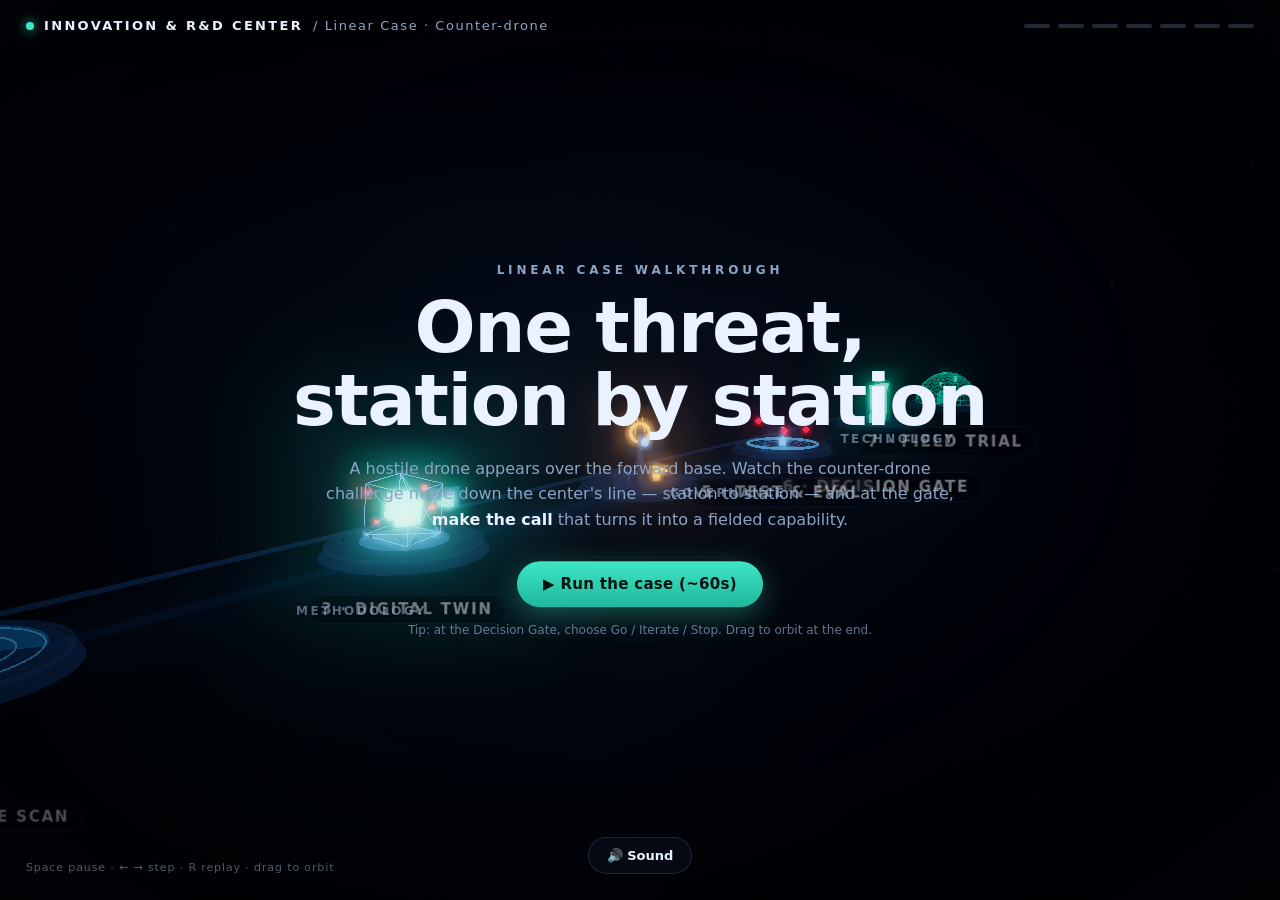
==== linear/index.html @ d24edb96 "Combine into multi-piece repo (linear + The Center) with routing + deploy - Restructured into a land" ====
<!DOCTYPE html>
<html lang="en">
<head>
  <meta charset="UTF-8" />
  <meta name="viewport" content="width=device-width, initial-scale=1.0" />
  <title>Innovation &amp; R&amp;D Center — Linear Case (Counter-drone / C-UAS)</title>
  <link rel="stylesheet" href="style.css" />
  <!-- Local (vendored) Three.js — runs fully offline / air-gapped. -->
  <script type="importmap">
  {
    "imports": {
      "three": "./vendor/three/build/three.module.js",
      "three/addons/": "./vendor/three/addons/"
    }
  }
  </script>
</head>
<body>
  <div id="scene"></div>
  <div id="vignette"></div>
  <div id="labels"></div>

  <div id="ui">
    <!-- Top: brand + progress -->
    <header id="topbar">
      <div id="brand">
        <span class="dot"></span>
        INNOVATION &amp; R&amp;D CENTER <span class="brand-sub">/ Linear Case · Counter-drone</span>
      </div>
      <div id="progress" aria-hidden="true"></div>
    </header>

    <!-- Center: title card (start) -->
    <div id="titlecard" class="show">
      <div class="eyebrow">Linear Case Walkthrough</div>
      <h1>One threat,<br />station by station</h1>
      <p>A hostile drone appears over the forward base. Watch the counter-drone challenge move
         down the center's line — station to station — and at the gate, <b>make the call</b>
         that turns it into a fielded capability.</p>
      <button id="startBtn" class="primary">▶ Run the case (~60s)</button>
      <span class="hint">Tip: at the Decision Gate, choose Go / Iterate / Stop. Drag to orbit at the end.</span>
    </div>

    <!-- Bottom: artifact chip + caption -->
    <div id="artifact"></div>
    <div id="caption"></div>

    <!-- Evidence / KPI readout (appears at the Test & Evaluation station) -->
    <div id="kpi"></div>

    <!-- End title card -->
    <div id="endcard">
      <div class="end-eyebrow">Innovation &amp; R&amp;D Center</div>
      <h2>One threat in.<br /><span>A capability out.</span></h2>
      <p>The counter-drone system is field-validated — and the sensor-fusion model and test
         protocol are banked as reusable knowledge for the next challenge.</p>
    </div>

    <!-- Decision gate -->
    <div id="gate">
      <div class="gate-title">DECISION GATE</div>
      <div class="gate-q">Evidence is in. Make the call.</div>
      <div class="gate-btns">
        <button data-decision="go" class="go">Go → Field trial</button>
        <button data-decision="iterate" class="iterate">Iterate</button>
        <button data-decision="stop" class="stop">Stop</button>
      </div>
      <div class="gate-note">2.8 km detection · 88% intercept · 6% false alarms — field it, or tune further?</div>
    </div>

    <!-- Controls -->
    <footer id="controls">
      <button id="replayBtn" class="ghost" hidden>↺ Replay</button>
      <button id="muteBtn" class="ghost" title="Mute / unmute (M)">🔊 Sound</button>
    </footer>

    <div id="help">Space pause · ← → step · R replay · drag to orbit</div>
    <div id="loading">Loading the case…</div>
  </div>

  <script type="module" src="main.js"></script>
</body>
</html>
---- linear/style.css ----
:root{
  --amber:#ffb24d;
  --cyan:#56b8ff;
  --teal:#3ee6c4;
  --ink:#eaf2ff;
  --muted:#8ea4c4;
  --panel:rgba(10,16,28,.62);
  --line:rgba(120,170,255,.18);
  font-family: ui-sans-serif, system-ui, -apple-system, "Segoe UI", Roboto, Helvetica, Arial, sans-serif;
}
*{box-sizing:border-box;margin:0;padding:0}
html,body{height:100%;overflow:hidden;background:#03050a;color:var(--ink)}
#scene{position:fixed;inset:0}
#labels{position:fixed;inset:0;pointer-events:none;overflow:hidden}

/* Cinematic vignette (also used to focus the decision gate) */
#vignette{
  position:fixed;inset:0;pointer-events:none;z-index:5;
  background:radial-gradient(ellipse at 50% 46%, transparent 38%, rgba(2,4,9,.55) 100%);
  opacity:.85;transition:opacity .8s ease, background .8s ease;
}
#vignette.focus{
  background:radial-gradient(ellipse at 50% 50%, transparent 14%, rgba(2,4,9,.86) 62%);
  opacity:1;
}

/* CSS2D labels */
/* Stage nameplates — pushed down below each station (see main.js) and given a
   dark pill so the white text stays readable against bright motifs (no white-on-white). */
.stage-label{
  font-size:15px;letter-spacing:.12em;font-weight:800;text-transform:uppercase;
  color:#fff;white-space:nowrap;opacity:.46;transition:opacity .4s, color .4s, background .4s, border-color .4s;
  text-shadow:0 1px 2px #000, 0 2px 10px rgba(0,0,0,.95);
  padding:5px 13px;border-radius:999px;
  background:rgba(4,8,16,.55);border:1px solid rgba(120,170,255,.18);
  backdrop-filter:blur(3px);
}
.stage-label.active{opacity:1;background:rgba(4,8,16,.74);border-color:rgba(86,184,255,.55)}
.stage-label.done{opacity:.72;color:var(--teal);border-color:rgba(62,230,196,.3)}
.cap-label{
  font-size:12px;letter-spacing:.2em;font-weight:800;text-transform:uppercase;
  color:var(--muted);white-space:nowrap;opacity:.64;transition:opacity .5s, color .5s;
  text-shadow:0 1px 2px #000, 0 2px 10px rgba(0,0,0,.95);
}
.cap-label.physical.lit{color:var(--amber);opacity:1}
.cap-label.digital.lit{color:var(--cyan);opacity:1}
.core-label{
  font-size:11px;letter-spacing:.2em;font-weight:700;text-transform:uppercase;
  color:var(--teal);opacity:.85;white-space:nowrap;text-shadow:0 1px 10px rgba(0,0,0,.9);
}

/* UI overlay */
#ui{position:fixed;inset:0;pointer-events:none;z-index:10}
#ui button{pointer-events:auto;cursor:pointer;font-family:inherit}

#topbar{
  position:absolute;top:0;left:0;right:0;display:flex;align-items:center;
  justify-content:space-between;padding:18px 26px;
}
#brand{font-size:13px;letter-spacing:.18em;font-weight:700;display:flex;align-items:center;gap:10px}
#brand .brand-sub{color:var(--muted);font-weight:500;letter-spacing:.12em}
#brand .dot{width:8px;height:8px;border-radius:50%;background:var(--teal);box-shadow:0 0 12px var(--teal)}

#progress{display:flex;gap:8px;align-items:center}
#progress .pip{width:26px;height:4px;border-radius:3px;background:rgba(140,164,196,.25);
  transition:background .4s, box-shadow .4s;pointer-events:auto;cursor:pointer}
#progress .pip:hover{background:rgba(140,164,196,.55)}
#progress .pip.active{background:var(--cyan);box-shadow:0 0 10px var(--cyan)}
#progress .pip.done{background:var(--teal)}

/* Title card */
#titlecard{
  position:absolute;left:0;right:0;top:50%;transform:translateY(-50%);
  text-align:center;padding:0 24px;opacity:0;pointer-events:none;
  transition:opacity .8s ease, transform .8s ease;
}
#titlecard.show{opacity:1;pointer-events:auto}
#titlecard .eyebrow{font-size:12px;letter-spacing:.32em;text-transform:uppercase;color:var(--muted);font-weight:700;margin-bottom:14px}
#titlecard h1{font-size:clamp(34px,6vw,72px);line-height:1.02;font-weight:800;letter-spacing:-.02em}
#titlecard p{max-width:640px;margin:18px auto 28px;color:var(--muted);font-size:16px;line-height:1.6}
#titlecard p b{color:var(--ink);font-weight:700}
.hint{display:block;margin-top:16px;color:var(--muted);font-size:12px;opacity:.7}

/* Named-challenge label on the orb */
.orb-label{
  font-size:11px;letter-spacing:.12em;font-weight:700;text-transform:uppercase;
  color:var(--amber);white-space:nowrap;text-shadow:0 1px 8px rgba(0,0,0,.9);
}

/* Evidence / KPI readout — appears at the Evidence stage, lower-left */
#kpi{
  position:absolute;left:26px;bottom:120px;width:min(300px,80vw);
  background:var(--panel);border:1px solid var(--line);border-left:3px solid var(--cyan);
  border-radius:12px;padding:14px 16px;backdrop-filter:blur(12px);
  box-shadow:0 18px 50px rgba(0,0,0,.5);
  opacity:0;pointer-events:none;transform:translateX(-16px);
  transition:opacity .45s ease, transform .45s ease;
}
#kpi.show{opacity:1;transform:translateX(0)}
#kpi .kpi-title{font-size:10px;letter-spacing:.2em;text-transform:uppercase;font-weight:800;color:var(--cyan);margin-bottom:10px}
#kpi .kpi-row{display:flex;justify-content:space-between;align-items:baseline;gap:14px;padding:4px 0;font-size:12.5px;color:var(--muted)}
#kpi .kpi-row b{font-size:15px;font-weight:800;letter-spacing:-.01em}
#kpi .kpi-row b.ok{color:var(--teal)}
#kpi .kpi-row b.warn{color:var(--amber)}

button.primary{
  background:linear-gradient(180deg,var(--teal),#1fb89c);color:#04130f;border:none;
  padding:14px 26px;border-radius:999px;font-size:15px;font-weight:700;letter-spacing:.02em;
  box-shadow:0 8px 30px rgba(62,230,196,.35);transition:transform .15s, box-shadow .15s;
}
button.primary:hover{transform:translateY(-2px);box-shadow:0 12px 38px rgba(62,230,196,.5)}
button.ghost{
  background:var(--panel);color:var(--ink);border:1px solid var(--line);
  padding:10px 18px;border-radius:999px;font-size:13px;font-weight:600;backdrop-filter:blur(8px);
}
button.ghost:hover{border-color:var(--cyan)}

/* Artifact chip */
#artifact{
  position:absolute;left:50%;bottom:228px;transform:translateX(-50%) translateY(8px);
  display:flex;align-items:center;gap:8px;font-size:11px;letter-spacing:.18em;font-weight:700;
  text-transform:uppercase;color:var(--cyan);opacity:0;transition:opacity .5s, transform .5s;
  padding:6px 14px;border:1px solid var(--line);border-radius:999px;background:var(--panel);
  backdrop-filter:blur(8px);
}
#artifact.show{opacity:1;transform:translateX(-50%) translateY(0)}
#artifact::before{content:"";width:6px;height:6px;border-radius:50%;background:var(--cyan);box-shadow:0 0 8px var(--cyan)}

/* Caption — lifted up, larger + heavier, with a soft dark scrim so it reads over busy scenes */
#caption{
  position:absolute;left:50%;bottom:122px;transform:translateX(-50%) translateY(10px);
  text-align:center;font-size:clamp(22px,3vw,34px);font-weight:800;letter-spacing:.005em;
  line-height:1.25;max-width:80%;opacity:0;transition:opacity .6s ease, transform .6s ease;
  color:#fff;padding:10px 26px;border-radius:18px;
  text-shadow:0 2px 4px #000, 0 3px 22px rgba(0,0,0,.95);
  background:radial-gradient(ellipse at center, rgba(2,4,9,.6) 0%, rgba(2,4,9,.34) 55%, transparent 80%);
}
#caption.show{opacity:1;transform:translateX(-50%) translateY(0)}

/* End title card — headline group rides high, paragraph sits low (uses the full height) */
#endcard{
  position:absolute;left:50%;top:0;bottom:0;transform:translateX(-50%) translateY(14px);
  width:100%;max-width:760px;display:flex;flex-direction:column;
  text-align:center;padding:14vh 24px 12vh;opacity:0;pointer-events:none;
  transition:opacity 1s ease, transform 1.2s ease;
}
#endcard.show{opacity:1;transform:translateX(-50%) translateY(0)}
.end-eyebrow{font-size:12px;letter-spacing:.32em;text-transform:uppercase;color:var(--muted);font-weight:700}
#endcard h2{font-size:clamp(34px,6vw,68px);line-height:1.03;font-weight:800;letter-spacing:-.02em;margin:14px 0 0}
#endcard h2 span{color:var(--teal);text-shadow:0 0 40px rgba(62,230,196,.5)}
/* margin-top:auto pushes the paragraph to the bottom of the flex column */
#endcard p{margin:auto auto 0;max-width:560px;color:var(--ink);opacity:.8;font-size:17px;line-height:1.6}

/* Controls + help */
#controls{position:absolute;left:0;right:0;bottom:26px;display:flex;justify-content:center;gap:12px}
#help{position:absolute;left:26px;bottom:26px;color:var(--muted);font-size:11px;letter-spacing:.08em;opacity:.55}

/* Decision gate */
#gate{
  position:absolute;left:50%;bottom:120px;transform:translateX(-50%) scale(.96);
  width:min(440px,90vw);background:var(--panel);border:1px solid var(--line);
  border-radius:16px;padding:20px 22px;text-align:center;backdrop-filter:blur(12px);
  opacity:0;pointer-events:none;transition:opacity .4s ease, transform .4s ease;
  box-shadow:0 20px 60px rgba(0,0,0,.55);
}
#gate.show{opacity:1;pointer-events:auto;transform:translateX(-50%) scale(1)}
.gate-title{font-size:11px;letter-spacing:.28em;color:var(--cyan);font-weight:700}
.gate-q{font-size:19px;font-weight:700;margin:8px 0 16px}
.gate-btns{display:flex;gap:10px;justify-content:center}
.gate-btns button{flex:1;padding:12px 8px;border-radius:10px;font-weight:700;font-size:14px;border:1px solid transparent}
.gate-btns .go{background:linear-gradient(180deg,var(--teal),#1fb89c);color:#04130f}
.gate-btns .iterate{background:rgba(255,178,77,.14);color:var(--amber);border-color:rgba(255,178,77,.4)}
.gate-btns .stop{background:rgba(255,90,90,.12);color:#ff8a8a;border-color:rgba(255,90,90,.35)}
.gate-btns button:hover{filter:brightness(1.1);transform:translateY(-1px)}
.gate-note{margin-top:14px;color:var(--muted);font-size:12px;line-height:1.5}

#loading{
  position:absolute;left:50%;top:50%;transform:translate(-50%,-50%);
  color:var(--muted);font-size:14px;letter-spacing:.1em;
}
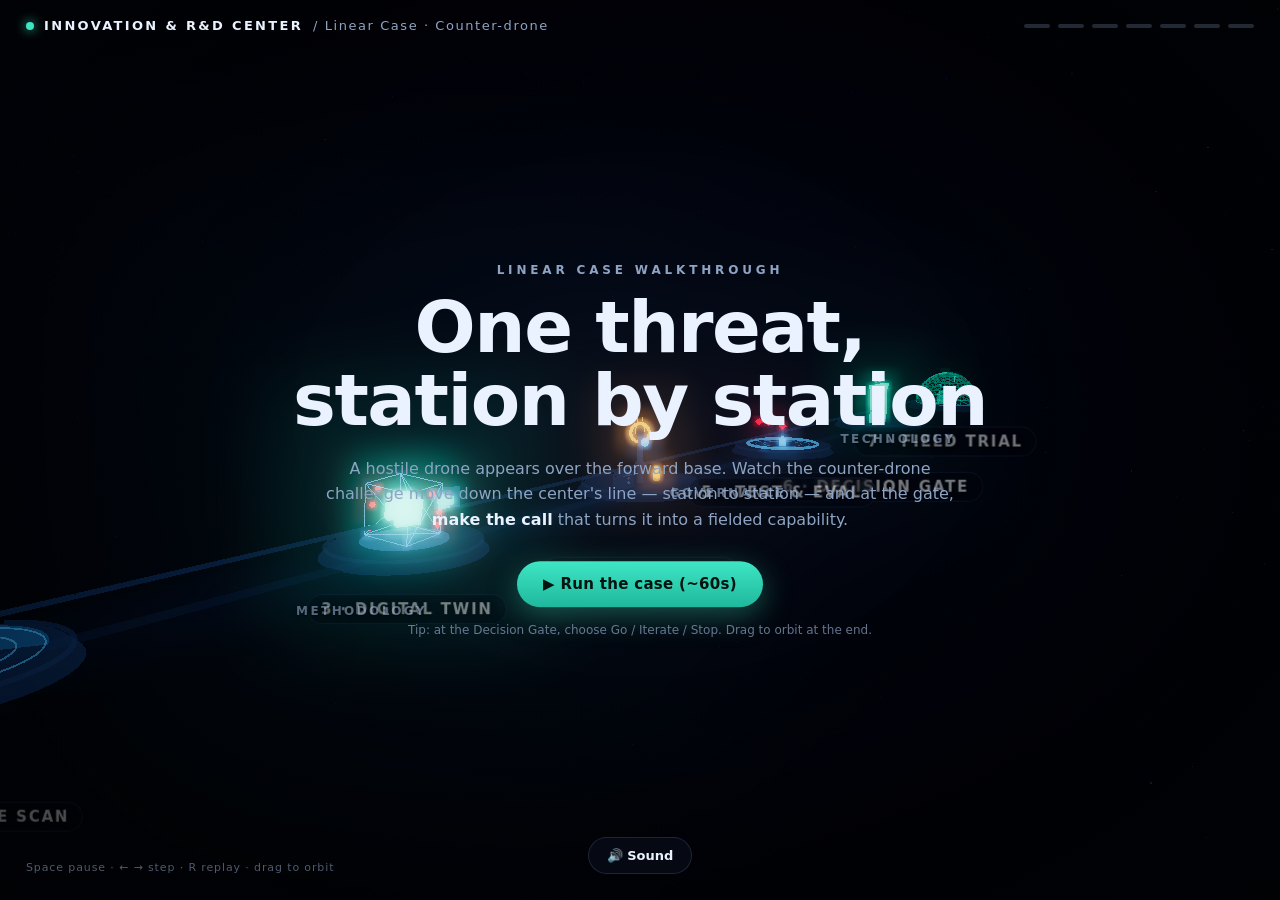
==== commit 221aac57: "added pause button" ====
--- a/linear/index.html
+++ b/linear/index.html
@@ -70,6 +70,7 @@
 
     <!-- Controls -->
     <footer id="controls">
+      <button id="pauseBtn" class="ghost" title="Pause / resume (Space)" hidden>⏸ Pause</button>
       <button id="replayBtn" class="ghost" hidden>↺ Replay</button>
       <button id="muteBtn" class="ghost" title="Mute / unmute (M)">🔊 Sound</button>
     </footer>
